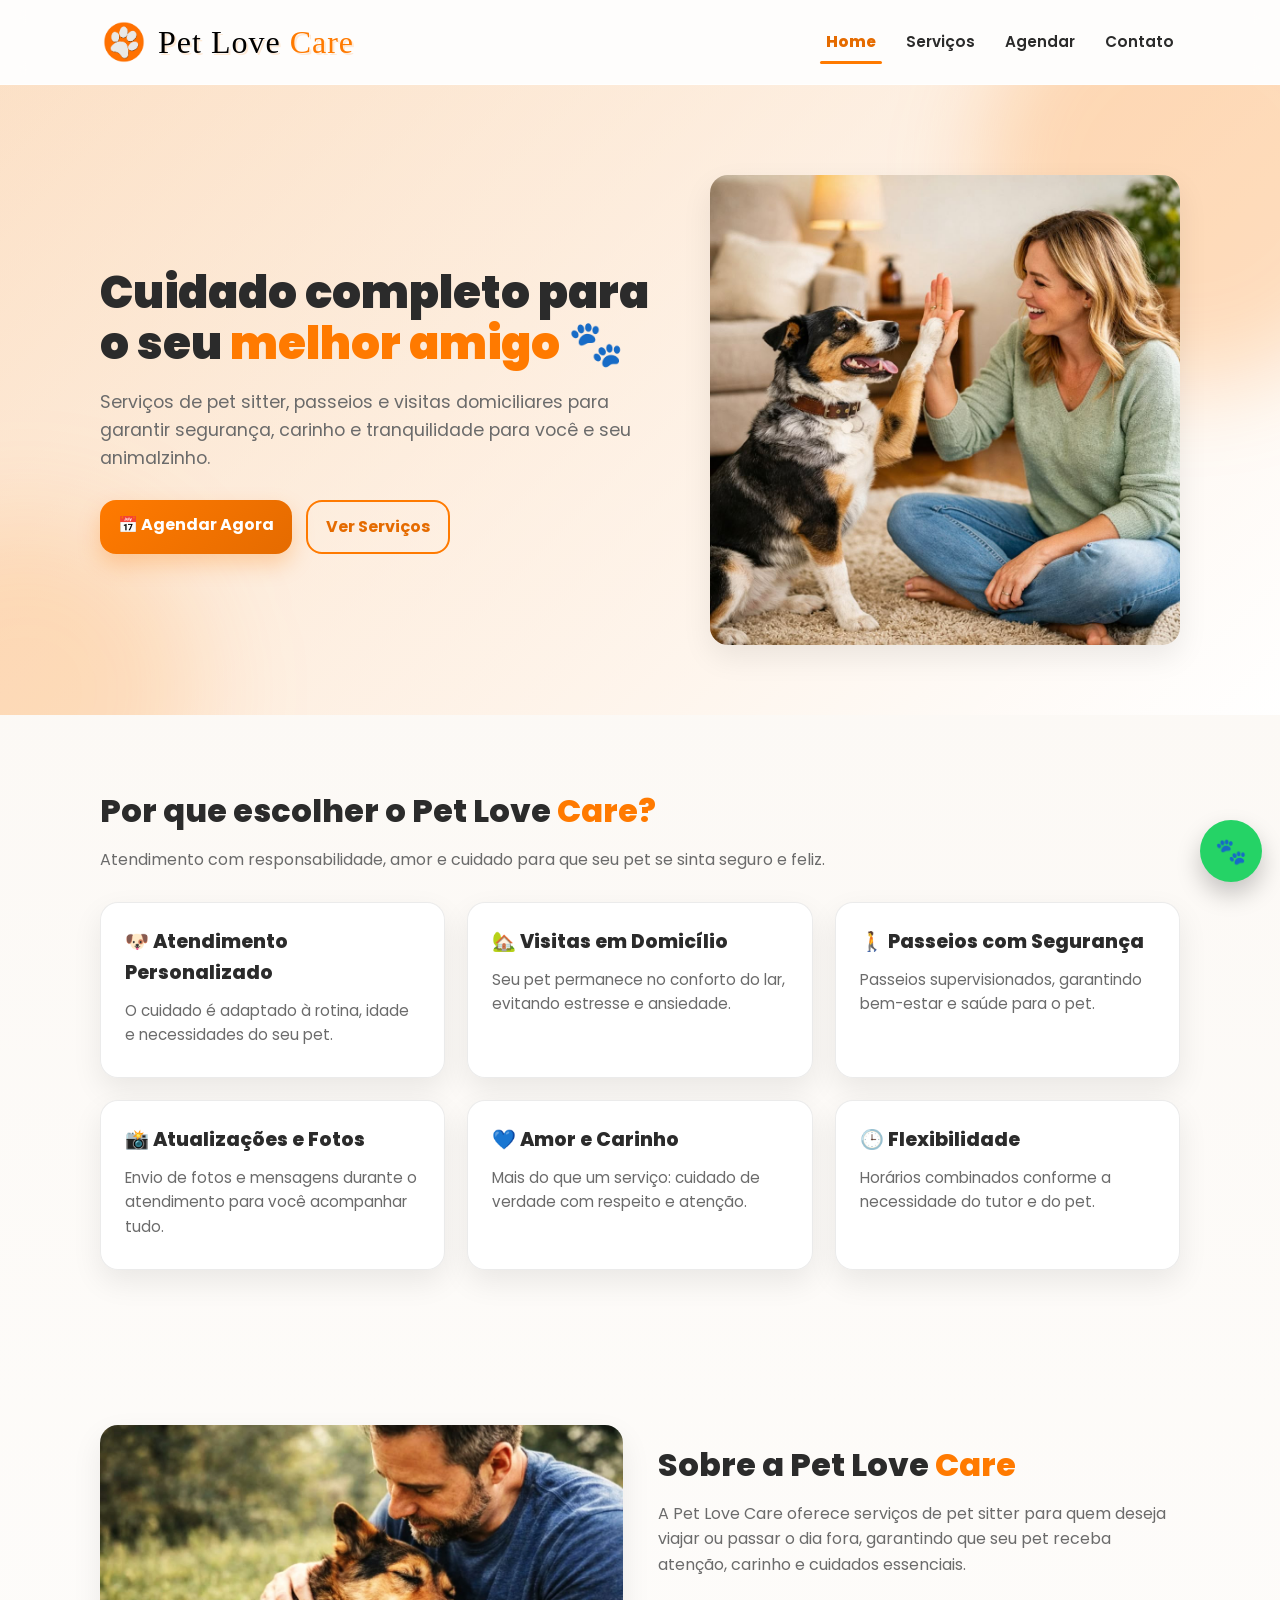
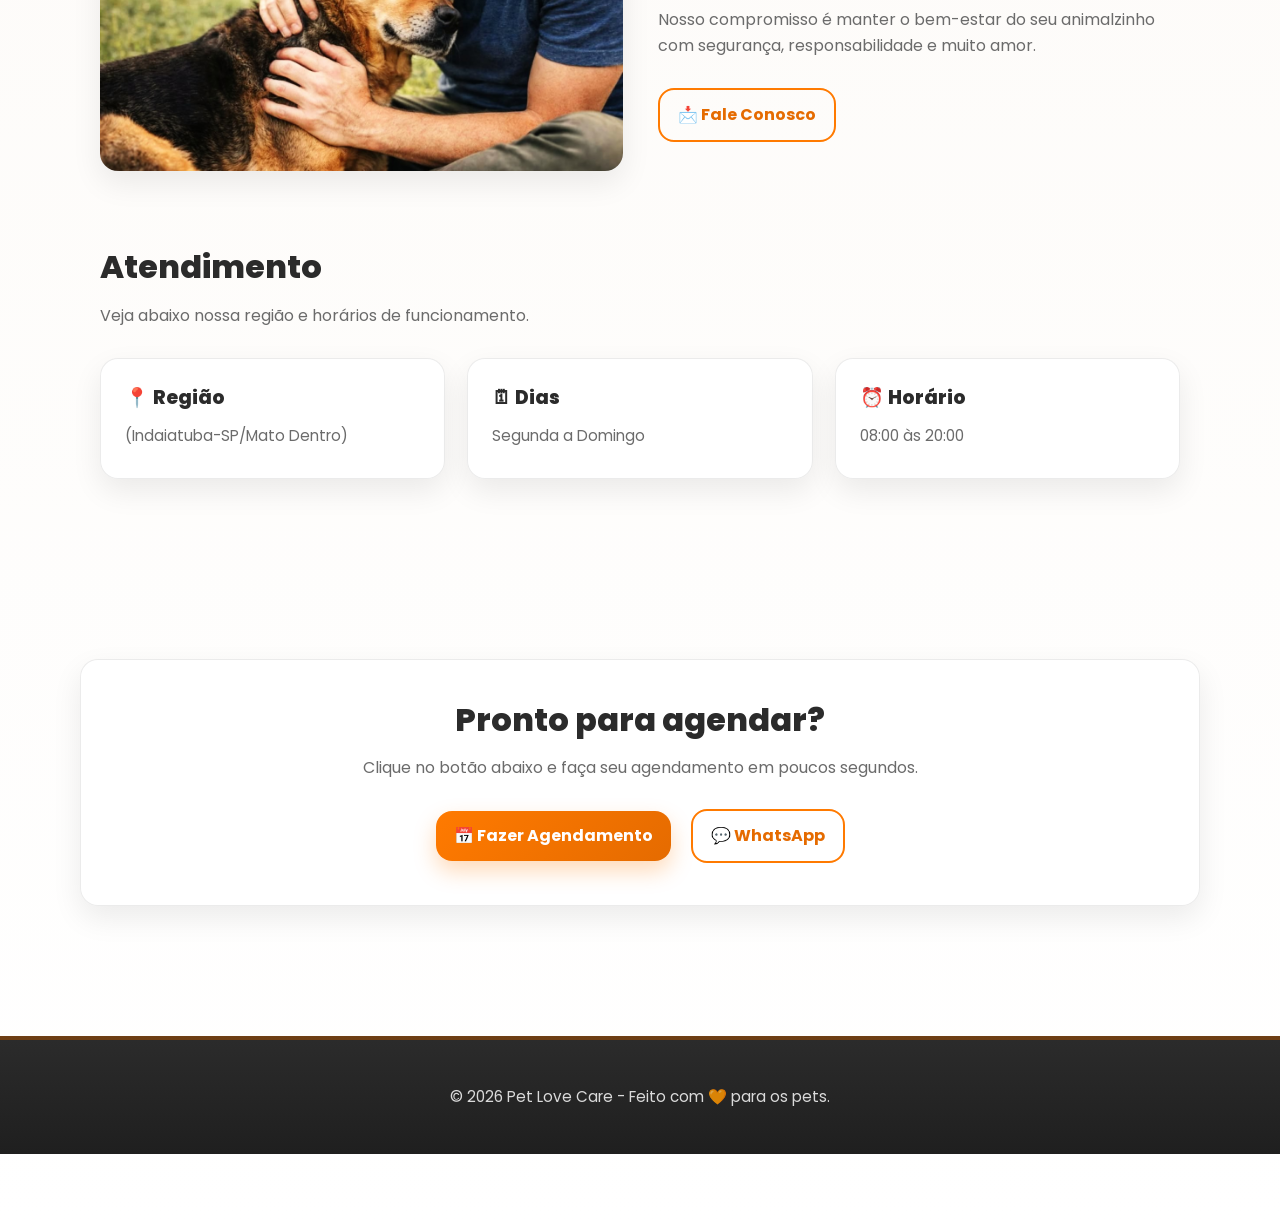
==== index.html @ fba1dd01 "Add files via upload" ====
<!DOCTYPE html>
<html lang="pt-br">
<head>
  <meta charset="UTF-8" />
  <meta name="viewport" content="width=device-width, initial-scale=1.0" />

  <title>Pet Love Care | Pet Sitter e Cuidados Domiciliares</title>

  <meta name="description"
    content="Pet sitter com visitas domiciliares, passeios e cuidados personalizados. Atendimento com carinho e segurança para seu pet." />

  <!-- Fonte moderna -->
  <link rel="preconnect" href="https://fonts.googleapis.com" />
  <link rel="preconnect" href="https://fonts.gstatic.com" crossorigin />

  <!-- Poppins + Chewy -->
  <link href="https://fonts.googleapis.com/css2?family=Chewy&family=Poppins:wght@300;400;600;700&display=swap" rel="stylesheet" />

  <link rel="stylesheet" href="css/style.css" />
</head>

<script src="js/menu-active.js"></script>
<script defer src="js/menu-mobile.js"></script>

<body>

  <div vw class="enabled">
     <div vw-access-button class="active"></div>
     <div vw-plugin-wrapper>
       <div class="vw-plugin-top-wrapper"></div>
     </div>
  </div>

  <header>
    <div class="container">
      <a href="index.html" class="brand">
        <img src="img/logo.png" alt="Logo Pet Love Care" class="brand-logo">
        <h1 class="brand-title">
          <span class="brand-black">Pet Love</span> <span class="brand-orange">Care</span>
        </h1>
      </a>

      <button class="menu-toggle" aria-label="Abrir menu" aria-expanded="false" aria-controls="main-menu">
        <span></span>
        <span></span>
        <span></span>
      </button>

      <nav class="nav" aria-label="Menu principal">
        <ul id="main-menu">
          <li><a class="nav-link" href="index.html">Home</a></li>
          <li><a class="nav-link" href="servicos.html">Serviços</a></li>
          <li><a class="nav-link" href="agendar.html">Agendar</a></li>
          <li><a class="nav-link" href="contato.html">Contato</a></li>
        </ul>
      </nav>
    </div>
  </header>

  <!-- HERO -->
  <section class="hero">
    <div class="container">

      <!-- TEXTO -->
      <div class="hero-text" data-reveal>
        <h2>
          Cuidado completo para o seu
          <span style="color: #ff7a00;">melhor amigo</span> 🐾
        </h2>

        <p>
          Serviços de pet sitter, passeios e visitas domiciliares para garantir
          segurança, carinho e tranquilidade para você e seu animalzinho.
        </p>

        <div class="buttons">
          <a href="agendar.html" class="btn primary">📅 Agendar Agora</a>
          <a href="servicos.html" class="btn outline">Ver Serviços</a>
        </div>
      </div>

      <!-- IMAGEM -->
      <div class="hero-image" data-reveal>
        <img src="img/home.jpg" alt="Pessoa com seus pets em casa" />
      </div>

    </div>
  </section>

  <!-- BENEFÍCIOS -->
  <section>
    <div class="container">
      <h2 data-reveal>Por que escolher o Pet Love <span style="color:#ff7a00;">Care?</span></h2>

      <p class="section-desc" data-reveal>
        Atendimento com responsabilidade, amor e cuidado para que seu pet se sinta seguro e feliz.
      </p>

      <div class="cards">
        <div class="card" data-reveal>
          <h3>🐶 Atendimento Personalizado</h3>
          <p>O cuidado é adaptado à rotina, idade e necessidades do seu pet.</p>
        </div>

        <div class="card" data-reveal>
          <h3>🏡 Visitas em Domicílio</h3>
          <p>Seu pet permanece no conforto do lar, evitando estresse e ansiedade.</p>
        </div>

        <div class="card" data-reveal>
          <h3>🚶 Passeios com Segurança</h3>
          <p>Passeios supervisionados, garantindo bem-estar e saúde para o pet.</p>
        </div>

        <div class="card" data-reveal>
          <h3>📸 Atualizações e Fotos</h3>
          <p>Envio de fotos e mensagens durante o atendimento para você acompanhar tudo.</p>
        </div>

        <div class="card" data-reveal>
          <h3>💙 Amor e Carinho</h3>
          <p>Mais do que um serviço: cuidado de verdade com respeito e atenção.</p>
        </div>

        <div class="card" data-reveal>
          <h3>🕒 Flexibilidade</h3>
          <p>Horários combinados conforme a necessidade do tutor e do pet.</p>
        </div>
      </div>
    </div>
  </section>

  <!-- SOBRE -->
  <section>
    <div class="container about" data-reveal>

  <div class="about-image">
    <img src="img/sobre-nos-no-index.jpg" alt="Sobre nós" class="about-img">
  </div>

  <div class="about-text">
    <h2>Sobre a Pet Love <span style="color:#ff7a00;">Care</span></h2>

    <p class="section-desc">
      A Pet Love Care oferece serviços de pet sitter para quem deseja viajar ou passar o dia fora,
      garantindo que seu pet receba atenção, carinho e cuidados essenciais.
    </p>

    <p class="section-desc">
      Nosso compromisso é manter o bem-estar do seu animalzinho com segurança,
      responsabilidade e muito amor.
    </p>

    <a href="contato.html" class="btn outline">📩 Fale Conosco</a>
  </div>

</div>

  <!-- ATENDIMENTO -->
  <section>
    <div class="container">
      <h2 data-reveal>Atendimento</h2>

      <p class="section-desc" data-reveal>
        Veja abaixo nossa região e horários de funcionamento.
      </p>

      <div class="cards">
        <div class="card" data-reveal>
          <h3>📍 Região</h3>
          <p>(Indaiatuba-SP/Mato Dentro)</p>
        </div>

        <div class="card" data-reveal>
          <h3>🗓 Dias</h3>
          <p>Segunda a Domingo</p>
        </div>

        <div class="card" data-reveal>
          <h3>⏰ Horário</h3>
          <p>08:00 às 20:00</p>
        </div>
      </div>
    </div>
  </section>

  <!-- CTA FINAL -->
  <section>
    <div class="container call-to-action" data-reveal>
      <h2>Pronto para agendar?</h2>

      <p class="section-desc">
        Clique no botão abaixo e faça seu agendamento em poucos segundos.
      </p>

      <a class="btn primary" href="agendar.html">📅 Fazer Agendamento</a>
      <a class="btn outline" target="_blank" rel="noopener noreferrer"
        href="https://wa.me/5519987155840?text=Olá!%20Tenho%20interesse%20nos%20serviços%20da%20Pet%20Love%20Care.%20Pode%20me%20ajudar?">
        💬 WhatsApp
      </a>
    </div>
  </section>

  <script src="https://vlibras.gov.br/app/vlibras-plugin.js"></script>
  <script>
    new window.VLibras.Widget('https://vlibras.gov.br/app');
  </script>

  <footer>
    <div class="container">
      <p>© 2026 Pet Love Care - Feito com &#x1F9E1; para os pets.</p>
    </div>
  </footer>

  <!-- Botão WhatsApp fixo -->
  <a class="whatsapp-fixed" target="_blank" rel="noopener noreferrer"
    href="https://wa.me/5519987155840?text=Olá!%20Tenho%20interesse%20nos%20serviços%20da%20Pet%20Love%20Care.%20Pode%20me%20ajudar?"
    aria-label="Falar no WhatsApp">
    🐾
  </a>

  <script>
    window.addEventListener("scroll", () => {
      const header = document.querySelector("header");
      if (window.scrollY > 30) {
        header.style.background = "rgba(255, 255, 255, 0.92)";
        header.style.boxShadow = "0 4px 18px rgba(0,0,0,0.08)";
      } else {
        header.style.background = "rgba(255, 255, 255, 0.75)";
        header.style.boxShadow = "none";
      }
    });
  </script>

  <!-- SCROLL REVEAL -->
  <script defer src="js/scroll-reveal.js"></script>

</body>
</html>
---- css/style.css ----
@import url("base.css");
@import url("header.css");
@import url("home.css");
@import url("components.css");
@import url("forms.css");
@import url("contato.css");
@import url("footer.css");
@import url("responsive.css");
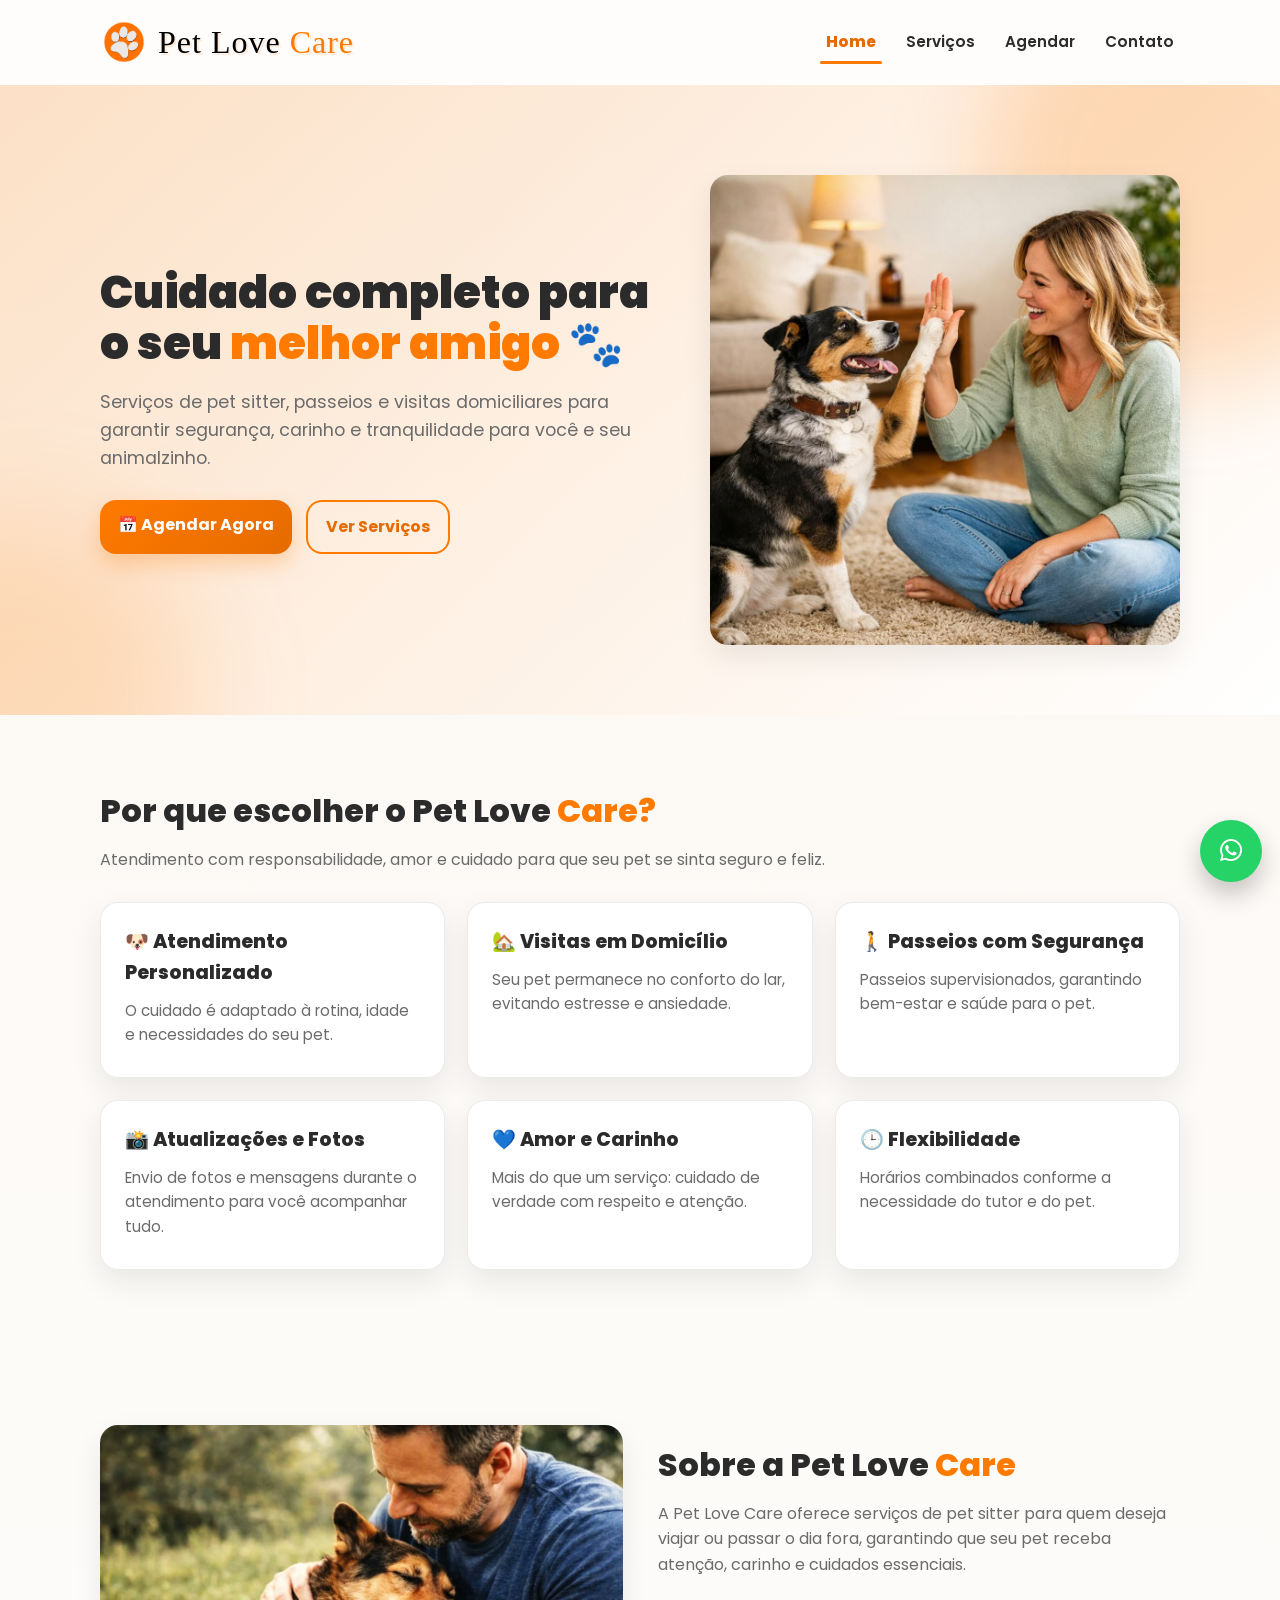
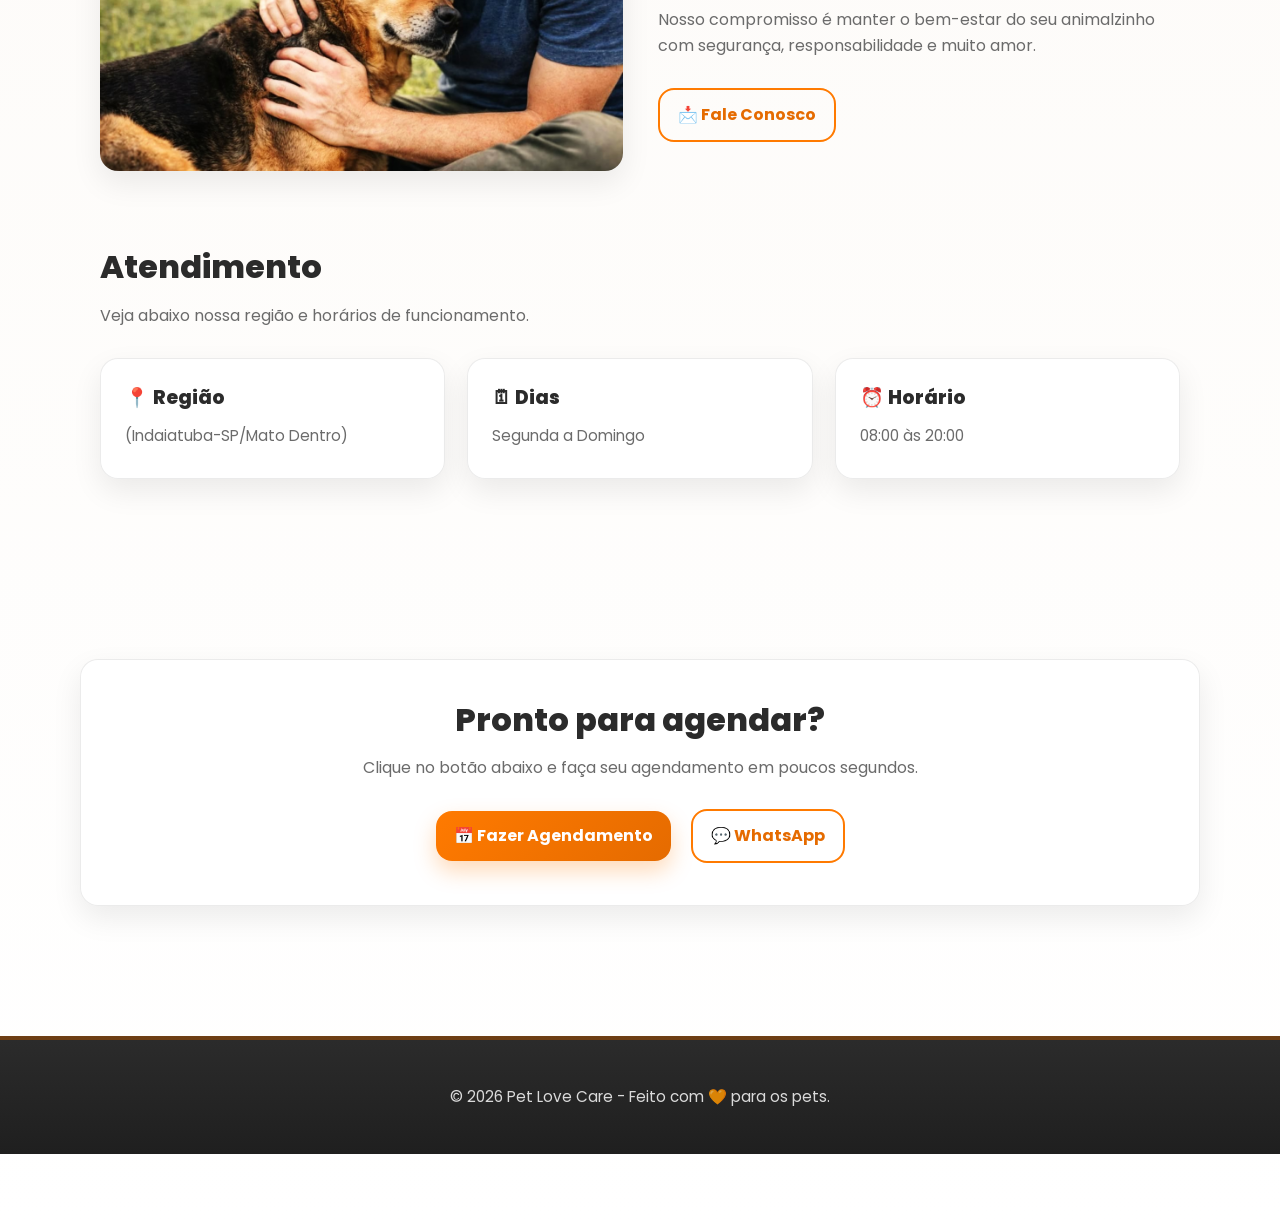
==== commit 25a6283a: "Update index.html" ====
--- a/index.html
+++ b/index.html
@@ -21,6 +21,7 @@
 
 <script src="js/menu-active.js"></script>
 <script defer src="js/menu-mobile.js"></script>
+<link rel="stylesheet" href="https://cdnjs.cloudflare.com/ajax/libs/font-awesome/6.5.0/css/all.min.css">
 
 <body>
 
@@ -216,7 +217,7 @@
   <a class="whatsapp-fixed" target="_blank" rel="noopener noreferrer"
     href="https://wa.me/5519987155840?text=Olá!%20Tenho%20interesse%20nos%20serviços%20da%20Pet%20Love%20Care.%20Pode%20me%20ajudar?"
     aria-label="Falar no WhatsApp">
-    🐾
+    <i class="fa-brands fa-whatsapp"></i>
   </a>
 
   <script>
@@ -236,4 +237,4 @@
   <script defer src="js/scroll-reveal.js"></script>
 
 </body>
-</html>+</html>
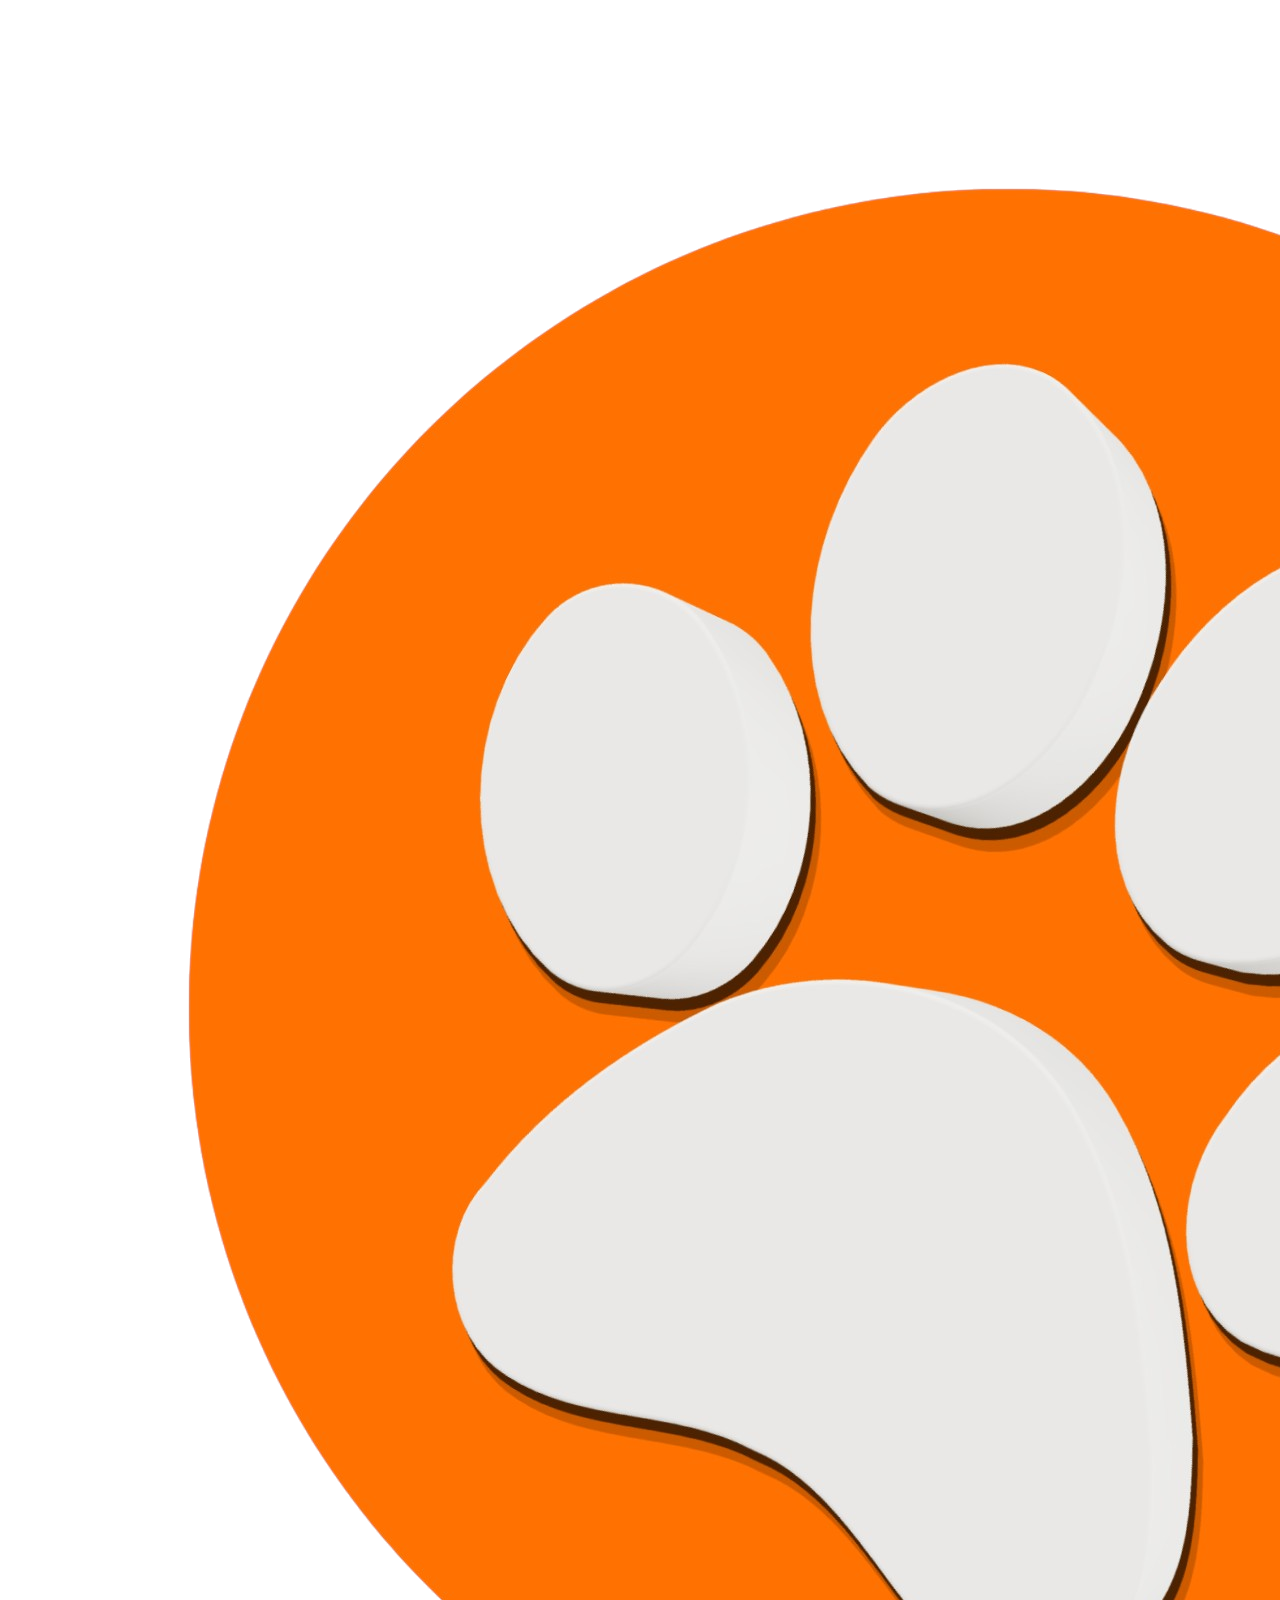
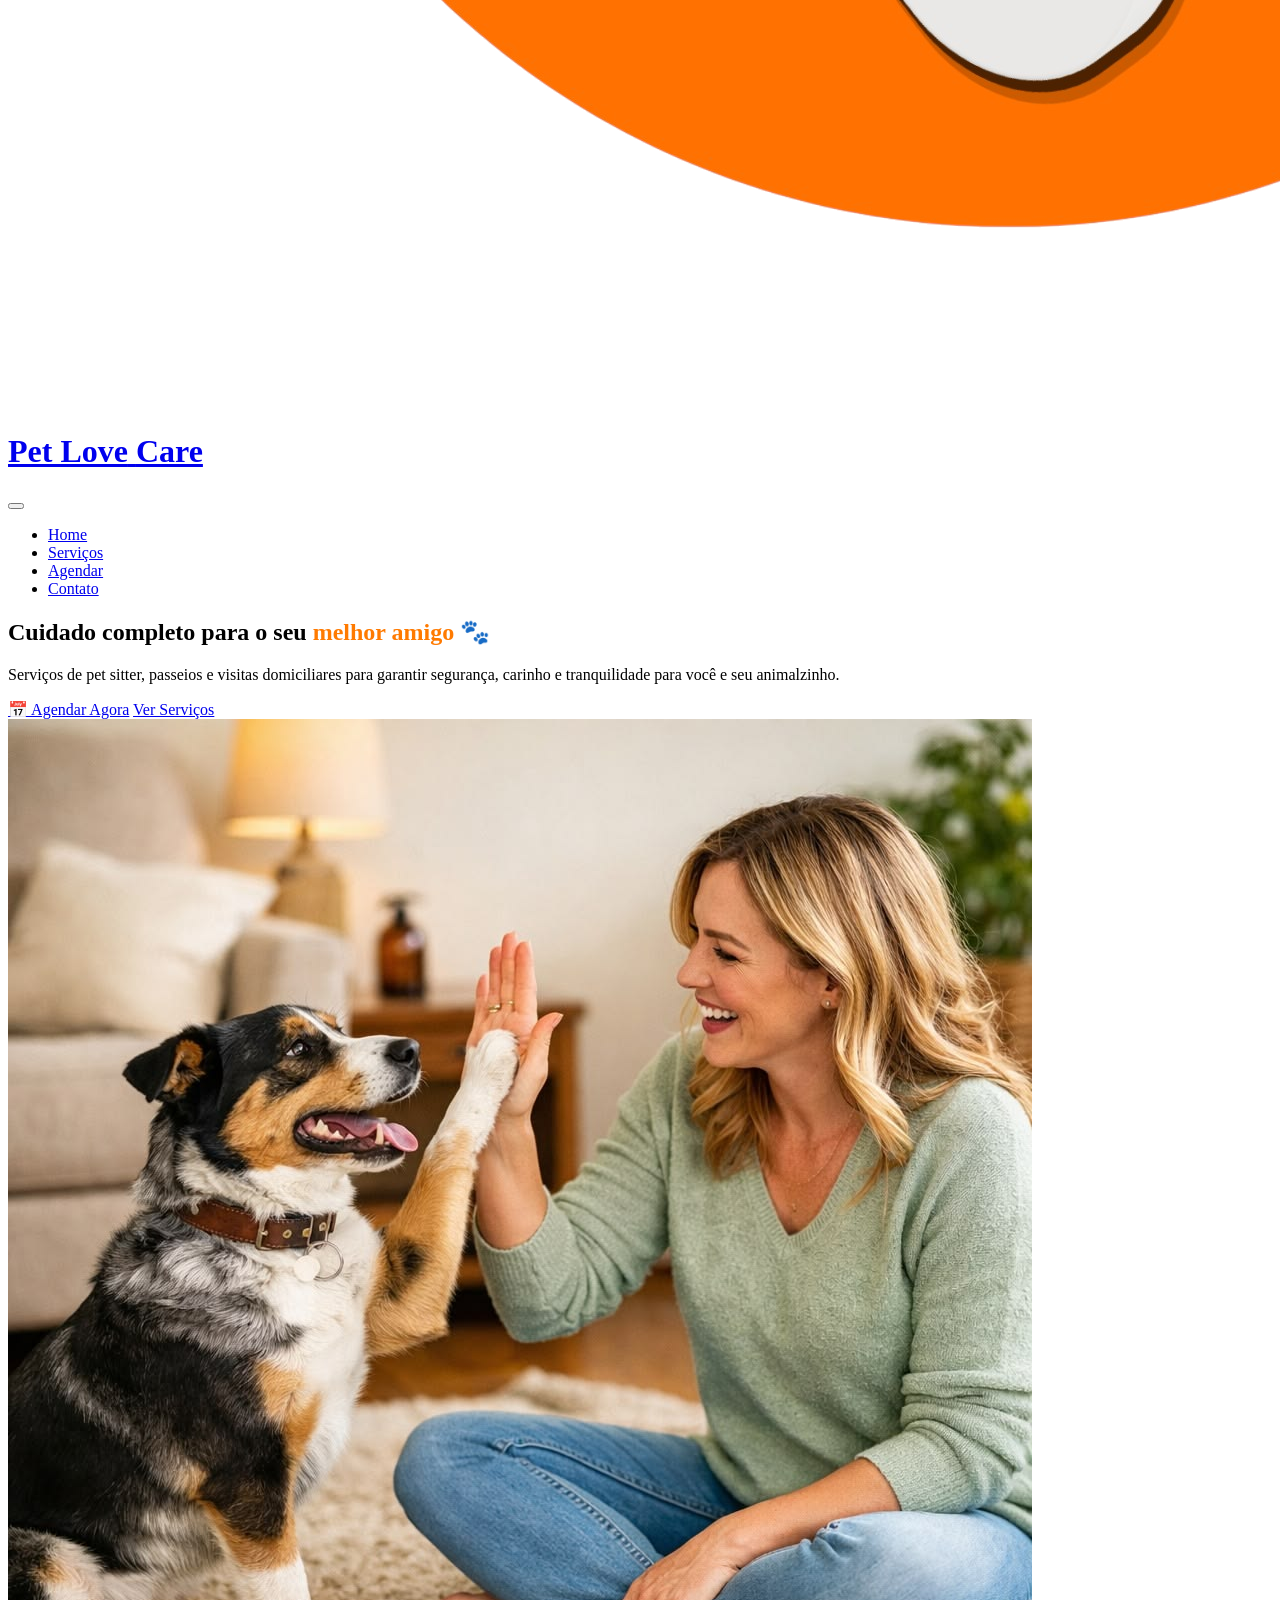
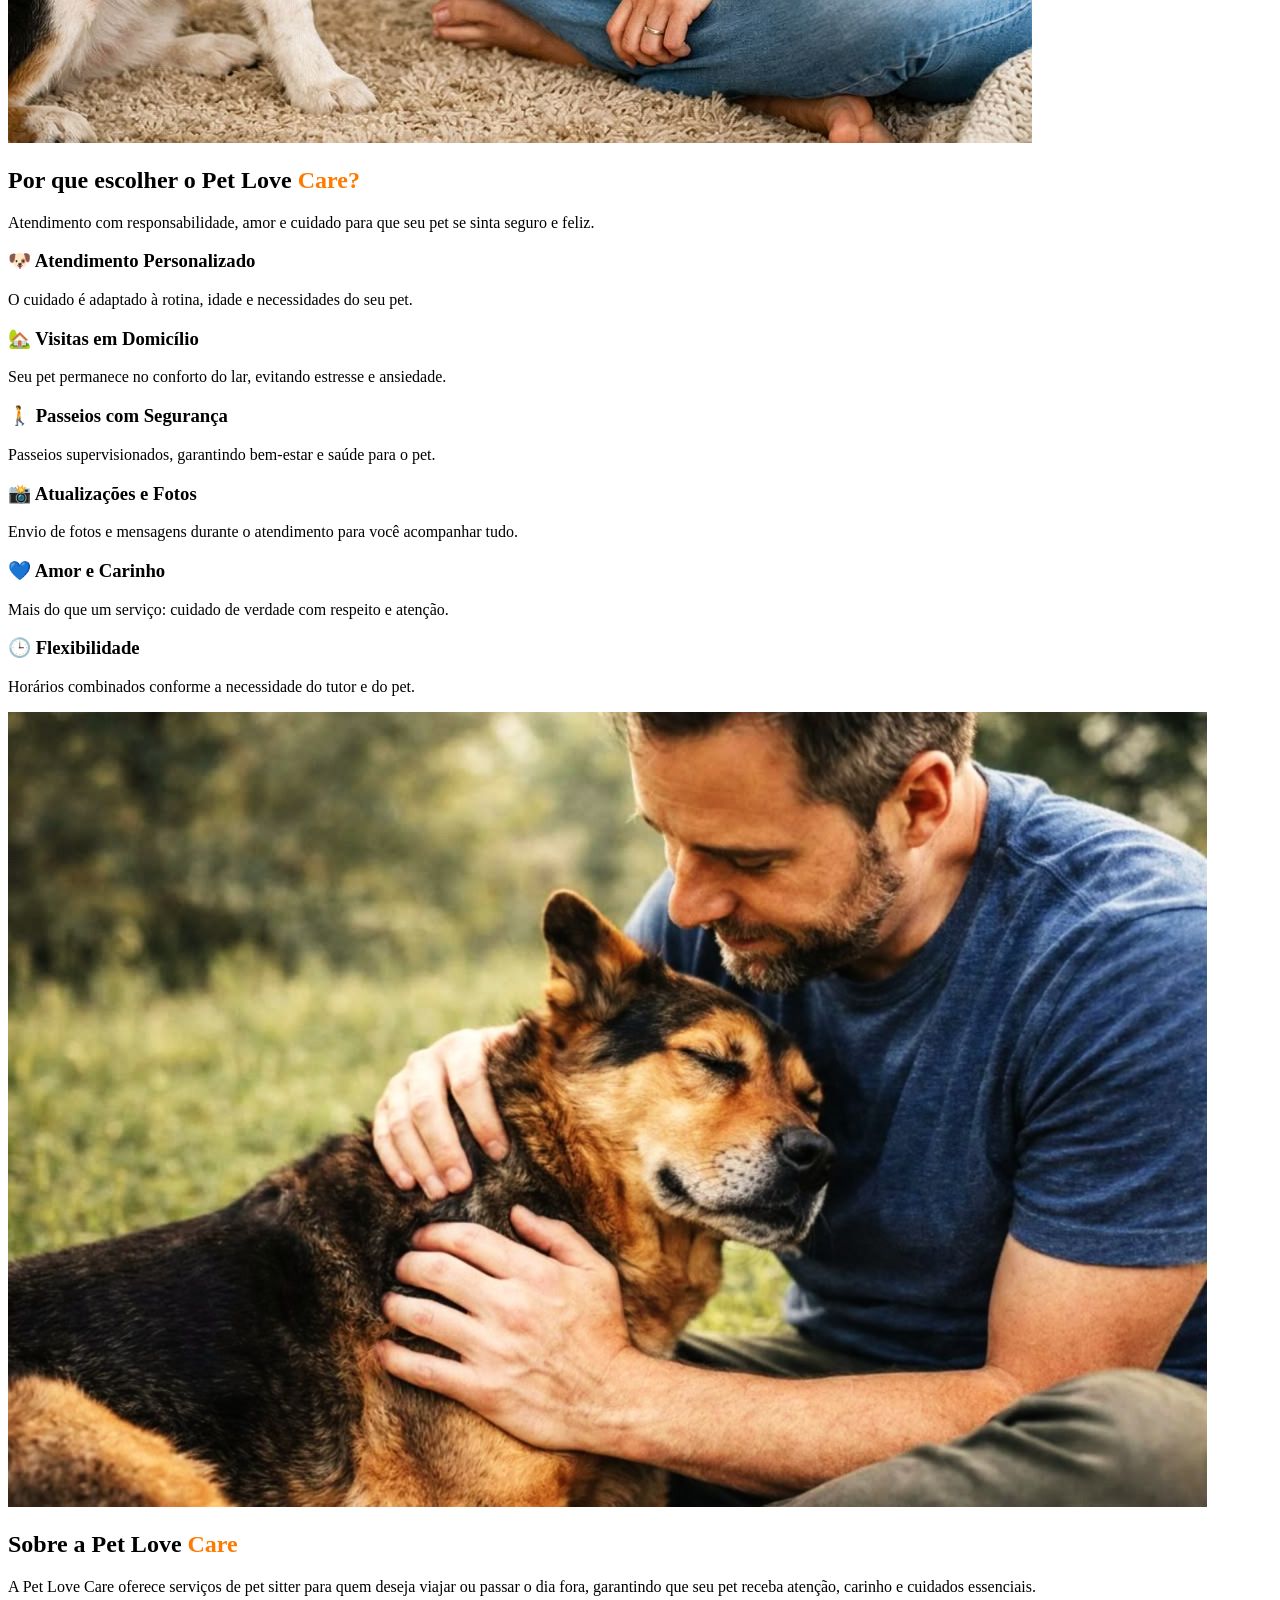
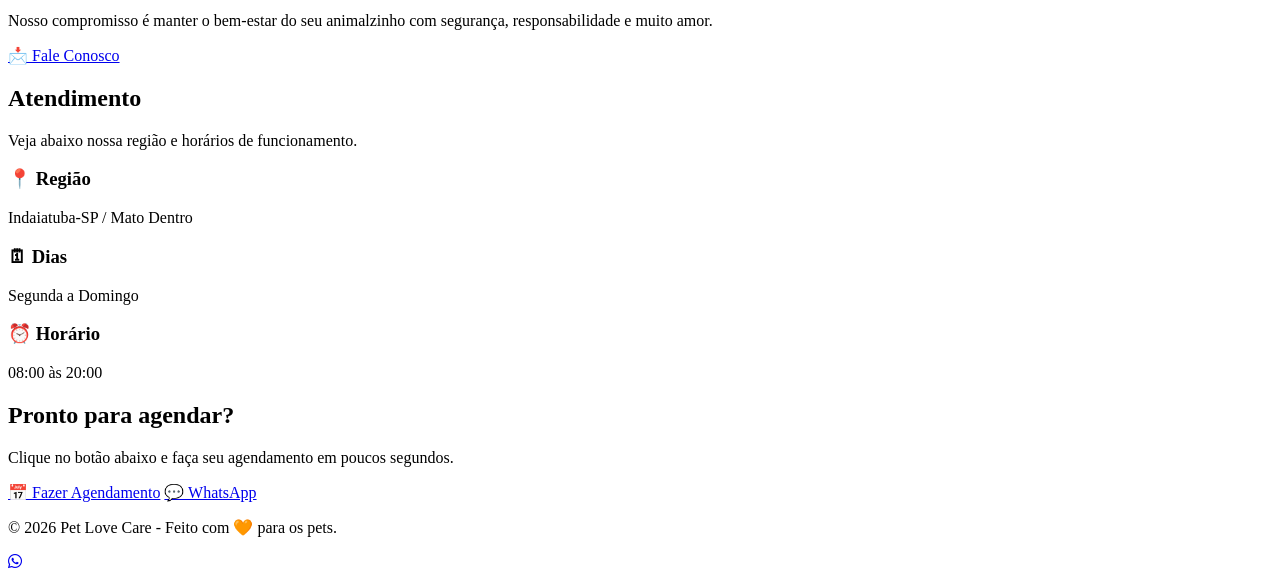
==== commit bc8ffccb: "Update index.html" ====
--- a/index.html
+++ b/index.html
@@ -131,31 +131,26 @@
     </div>
   </section>
 
-  <!-- SOBRE -->
+  <!-- SOBRE - CORRIGIDO: texto ao lado direito da imagem -->
   <section>
     <div class="container about" data-reveal>
-
-  <div class="about-image">
-    <img src="img/sobre-nos-no-index.jpg" alt="Sobre nós" class="about-img">
-  </div>
-
-  <div class="about-text">
-    <h2>Sobre a Pet Love <span style="color:#ff7a00;">Care</span></h2>
-
-    <p class="section-desc">
-      A Pet Love Care oferece serviços de pet sitter para quem deseja viajar ou passar o dia fora,
-      garantindo que seu pet receba atenção, carinho e cuidados essenciais.
-    </p>
-
-    <p class="section-desc">
-      Nosso compromisso é manter o bem-estar do seu animalzinho com segurança,
-      responsabilidade e muito amor.
-    </p>
-
-    <a href="contato.html" class="btn outline">📩 Fale Conosco</a>
-  </div>
-
-</div>
+      <div class="about-image">
+        <img src="img/sobre-nos-no-index.jpg" alt="Sobre nós" class="about-img">
+      </div>
+      <div class="about-text">
+        <h2>Sobre a Pet Love <span style="color:#ff7a00;">Care</span></h2>
+        <p class="section-desc">
+          A Pet Love Care oferece serviços de pet sitter para quem deseja viajar ou passar o dia fora,
+          garantindo que seu pet receba atenção, carinho e cuidados essenciais.
+        </p>
+        <p class="section-desc">
+          Nosso compromisso é manter o bem-estar do seu animalzinho com segurança,
+          responsabilidade e muito amor.
+        </p>
+        <a href="contato.html" class="btn outline">📩 Fale Conosco</a>
+      </div>
+    </div>
+  </section>
 
   <!-- ATENDIMENTO -->
   <section>
@@ -169,7 +164,7 @@
       <div class="cards">
         <div class="card" data-reveal>
           <h3>📍 Região</h3>
-          <p>(Indaiatuba-SP/Mato Dentro)</p>
+          <p>Indaiatuba-SP / Mato Dentro</p>
         </div>
 
         <div class="card" data-reveal>
@@ -185,15 +180,13 @@
     </div>
   </section>
 
-  <!-- CTA FINAL -->
-  <section>
-    <div class="container call-to-action" data-reveal>
+  <!-- CTA FINAL - CORRIGIDO: totalmente centralizado -->
+  <section>
+    <div class="call-to-action" data-reveal>
       <h2>Pronto para agendar?</h2>
-
       <p class="section-desc">
         Clique no botão abaixo e faça seu agendamento em poucos segundos.
       </p>
-
       <a class="btn primary" href="agendar.html">📅 Fazer Agendamento</a>
       <a class="btn outline" target="_blank" rel="noopener noreferrer"
         href="https://wa.me/5519987155840?text=Olá!%20Tenho%20interesse%20nos%20serviços%20da%20Pet%20Love%20Care.%20Pode%20me%20ajudar?">
@@ -209,7 +202,7 @@
 
   <footer>
     <div class="container">
-      <p>© 2026 Pet Love Care - Feito com &#x1F9E1; para os pets.</p>
+      <p>© 2026 Pet Love Care - Feito com 🧡 para os pets.</p>
     </div>
   </footer>
 
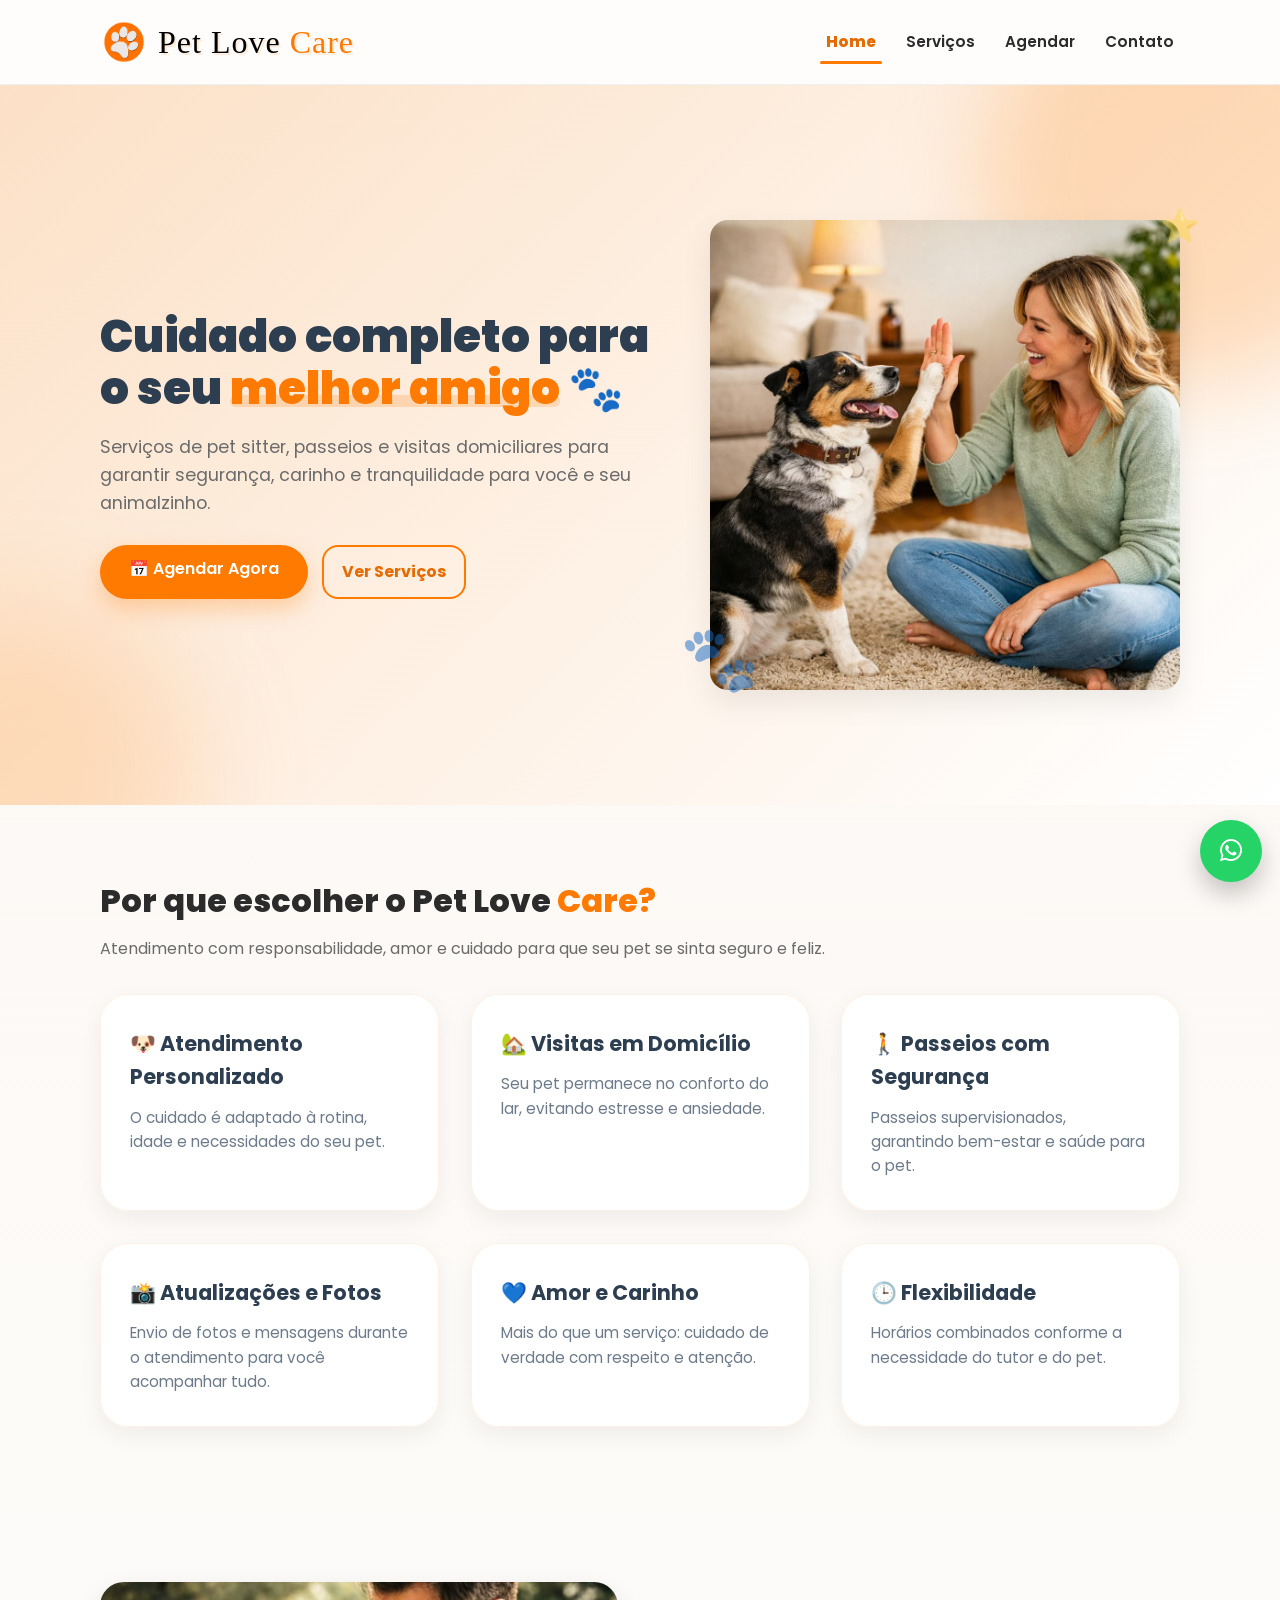
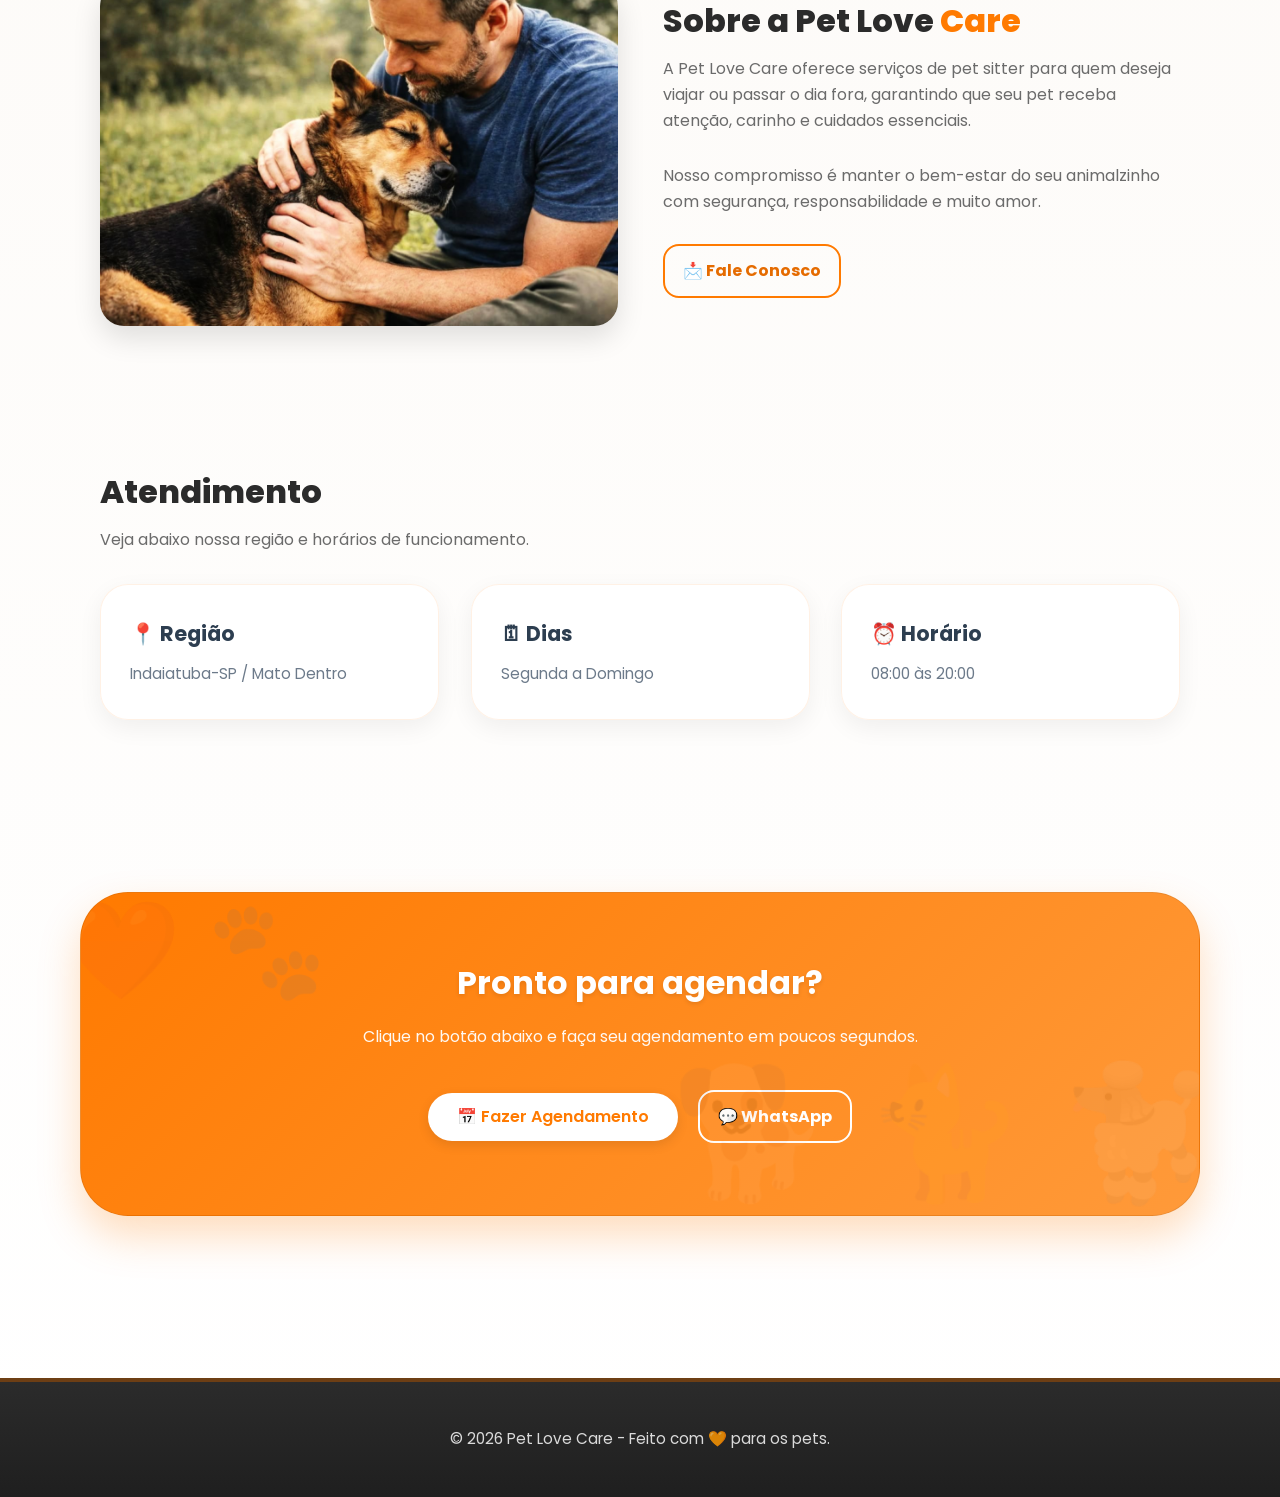
==== commit 7b6cb336: "Update index.html" ====
--- a/index.html
+++ b/index.html
@@ -194,12 +194,7 @@
       </a>
     </div>
   </section>
-
-  <script src="https://vlibras.gov.br/app/vlibras-plugin.js"></script>
-  <script>
-    new window.VLibras.Widget('https://vlibras.gov.br/app');
-  </script>
-
+  
   <footer>
     <div class="container">
       <p>© 2026 Pet Love Care - Feito com 🧡 para os pets.</p>
--- a/css/style.css
+++ b/css/style.css
@@ -0,0 +1,10 @@
+@import url('base.css');
+@import url('components.css');
+@import url('header.css');
+@import url('hero.css');
+@import url('home.css');
+@import url('cta.css');
+@import url('footer.css');
+@import url('forms.css');
+@import url('contato.css');
+@import url('responsive.css');
